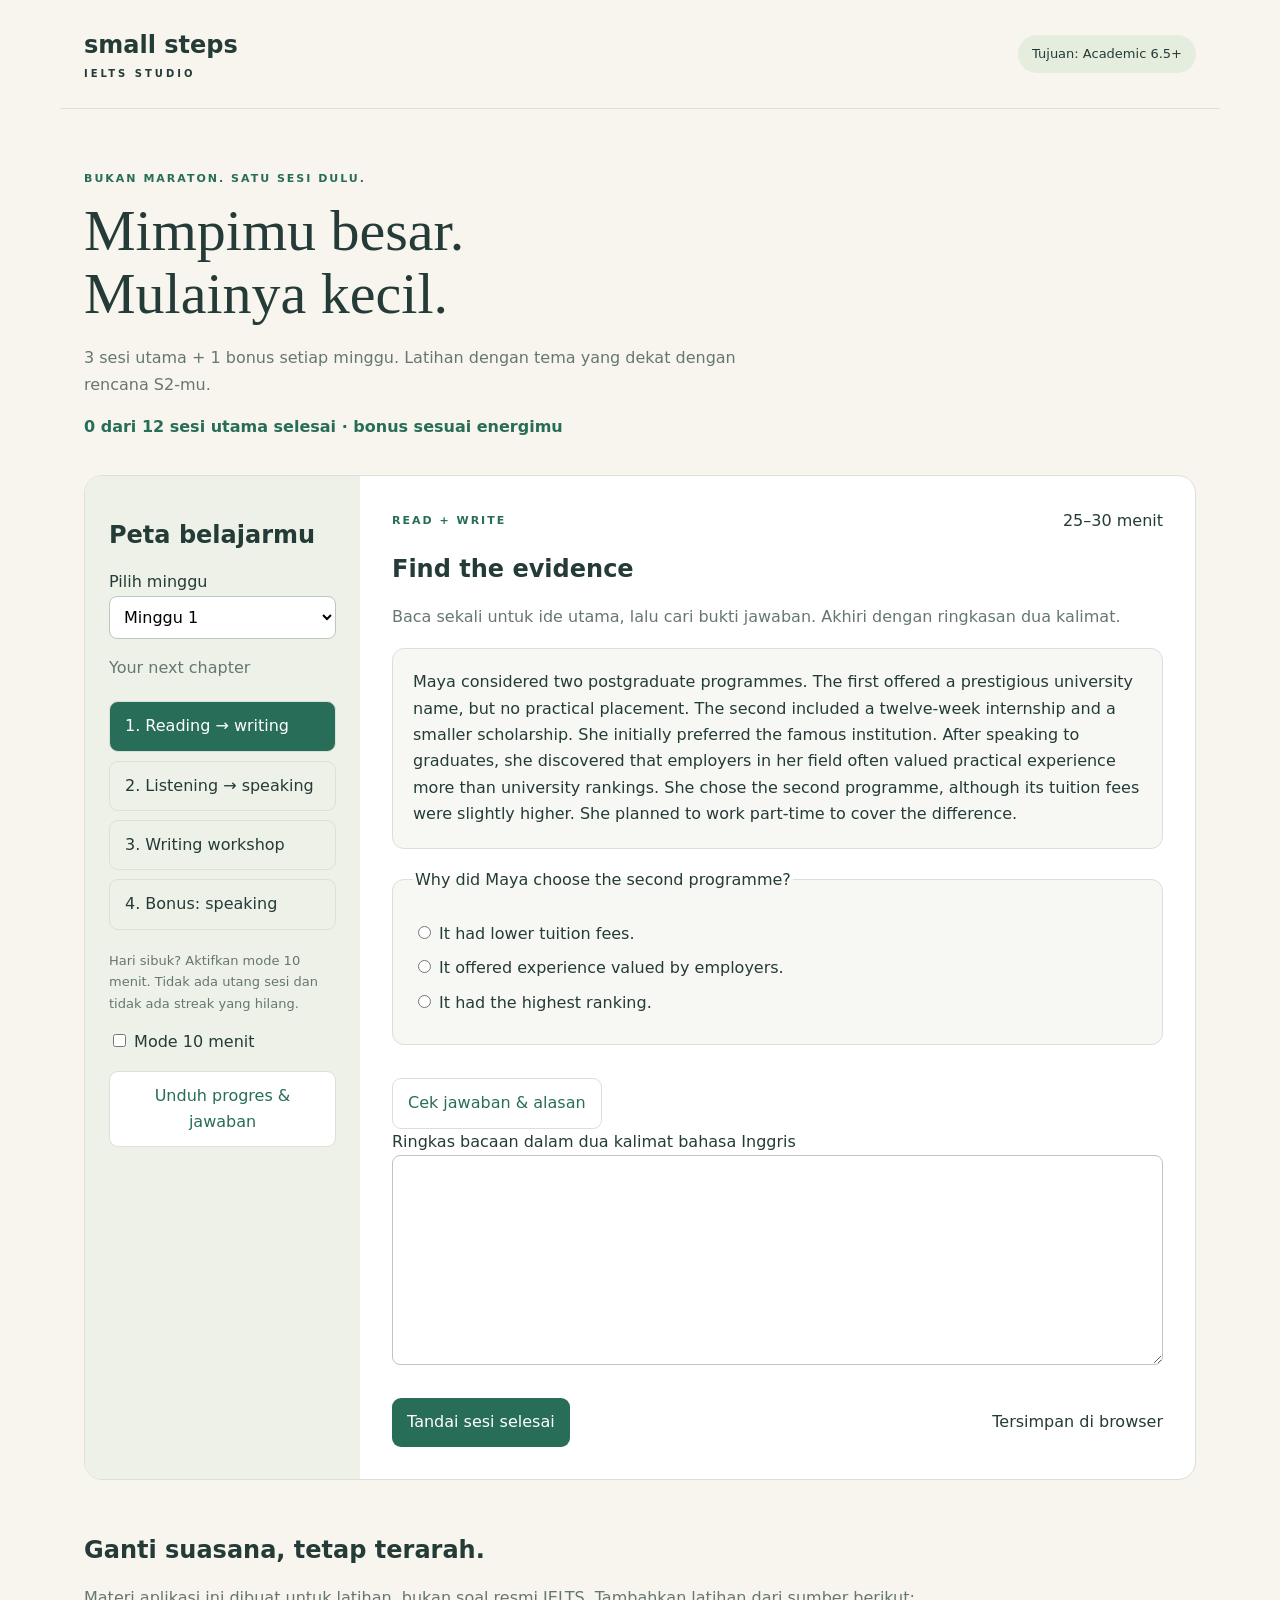
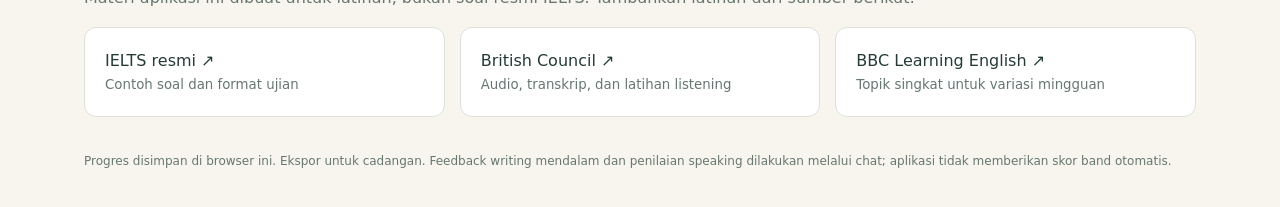
==== ielts-studio/index.html @ b0883c64 "Add Small Steps IELTS learning studio" ====
<!doctype html>
<html lang="id"><head><meta charset="utf-8"><meta name="viewport" content="width=device-width,initial-scale=1"><title>Small Steps · IELTS Studio</title><link rel="stylesheet" href="style.css"></head>
<body><header><a class="brand" href="#">small steps<span>IELTS STUDIO</span></a><span class="badge">Tujuan: Academic 6.5+</span></header>
<main><section class="hero"><p class="eyebrow">BUKAN MARATON. SATU SESI DULU.</p><h1>Mimpimu besar.<br>Mulainya kecil.</h1><p>3 sesi utama + 1 bonus setiap minggu. Latihan dengan tema yang dekat dengan rencana S2-mu.</p><div id="summary"></div></section>
<section class="workspace"><aside><h2>Peta belajarmu</h2><label for="week">Pilih minggu</label><select id="week"></select><p id="theme"></p><nav id="sessions" aria-label="Sesi belajar"></nav><div class="note">Hari sibuk? Aktifkan mode 10 menit. Tidak ada utang sesi dan tidak ada streak yang hilang.</div><label><input type="checkbox" id="short"> Mode 10 menit</label><button id="export" class="secondary">Unduh progres & jawaban</button></aside><article><div class="lesson-head"><span id="skill" class="eyebrow"></span><span id="duration"></span></div><h2 id="title"></h2><p id="intro"></p><div id="lesson"></div><div class="actions"><button id="complete">Tandai sesi selesai</button><span id="saved" role="status" aria-live="polite"></span></div></article></section>
<section class="resources"><h2>Ganti suasana, tetap terarah.</h2><p>Materi aplikasi ini dibuat untuk latihan, bukan soal resmi IELTS. Tambahkan latihan dari sumber berikut:</p><div class="resource-grid"><a href="https://ielts.org/take-a-test/preparation-resources/sample-test-questions" target="_blank" rel="noopener">IELTS resmi ↗<small>Contoh soal dan format ujian</small></a><a href="https://learnenglish.britishcouncil.org/skills/listening" target="_blank" rel="noopener">British Council ↗<small>Audio, transkrip, dan latihan listening</small></a><a href="https://www.bbc.co.uk/learningenglish" target="_blank" rel="noopener">BBC Learning English ↗<small>Topik singkat untuk variasi mingguan</small></a></div></section><footer>Progres disimpan di browser ini. Ekspor untuk cadangan. Feedback writing mendalam dan penilaian speaking dilakukan melalui chat; aplikasi tidak memberikan skor band otomatis.</footer></main><script src="app.js"></script></body></html>
---- ielts-studio/style.css ----
:root{--ink:#243b37;--muted:#667770;--green:#286d58;--cream:#f7f5ee;--line:#dbe1d7}*{box-sizing:border-box}body{margin:0;background:var(--cream);color:var(--ink);font:16px/1.65 system-ui,sans-serif}header,main{max-width:1160px;margin:auto}header{padding:26px 24px;display:flex;justify-content:space-between;align-items:center;border-bottom:1px solid var(--line)}a{color:inherit}.brand{text-decoration:none;font-size:24px;font-weight:750}.brand span{display:block;font-size:10px;letter-spacing:3px}.badge{background:#e5eddf;padding:8px 14px;border-radius:25px;font-size:13px}.hero{padding:50px 24px 34px;max-width:750px}h1{font:58px/1.08 Georgia,serif;margin:12px 0 20px}h2{line-height:1.25}.eyebrow{font-size:11px;letter-spacing:2px;font-weight:750;color:var(--green)}p{color:var(--muted)}#summary{color:var(--green);font-weight:650}.workspace{display:grid;grid-template-columns:275px 1fr;margin:0 24px;border:1px solid var(--line);border-radius:18px;overflow:hidden;background:white}aside{background:#eef1e8;padding:24px}article{padding:32px;min-width:0}select,textarea,input[type=text]{width:100%;font:inherit;padding:10px;border:1px solid #bac9bd;border-radius:8px;background:white}nav{display:grid;gap:9px;margin:20px 0}button{font:inherit;cursor:pointer;border:0;border-radius:9px;padding:11px 15px;background:var(--green);color:white}nav button{text-align:left;background:transparent;color:var(--ink);border:1px solid var(--line)}nav button.active{background:var(--green);color:white}button:disabled{opacity:.6;cursor:default}.secondary{background:white;color:var(--green);border:1px solid var(--line);margin-top:15px}.note{font-size:13px;color:var(--muted);margin-bottom:15px}.lesson-head,.actions{display:flex;gap:15px;align-items:center;justify-content:space-between}.actions{margin-top:25px;flex-wrap:wrap}.panel,fieldset{background:#f7f8f3;border:1px solid var(--line);border-radius:12px;padding:20px;margin:18px 0}fieldset label{display:block;margin:8px 0;cursor:pointer}textarea{min-height:210px;resize:vertical}small{display:block;color:var(--muted)}.feedback{padding:14px;background:#eaf1e8;border-radius:8px;margin-top:12px;white-space:pre-line}.resources{padding:35px 24px}.resource-grid{display:grid;grid-template-columns:repeat(3,1fr);gap:15px}.resource-grid a{padding:20px;border:1px solid var(--line);border-radius:12px;text-decoration:none;background:white}footer{padding:0 24px 35px;font-size:12px;color:var(--muted)}audio{max-width:100%}details{margin:15px 0}progress{width:100%;accent-color:var(--green)}:focus-visible{outline:3px solid #bd7b35;outline-offset:3px}@media(max-width:750px){h1{font-size:42px}.workspace{grid-template-columns:1fr}article{padding:22px}.resource-grid{grid-template-columns:1fr}.badge{font-size:11px}header{gap:10px}}
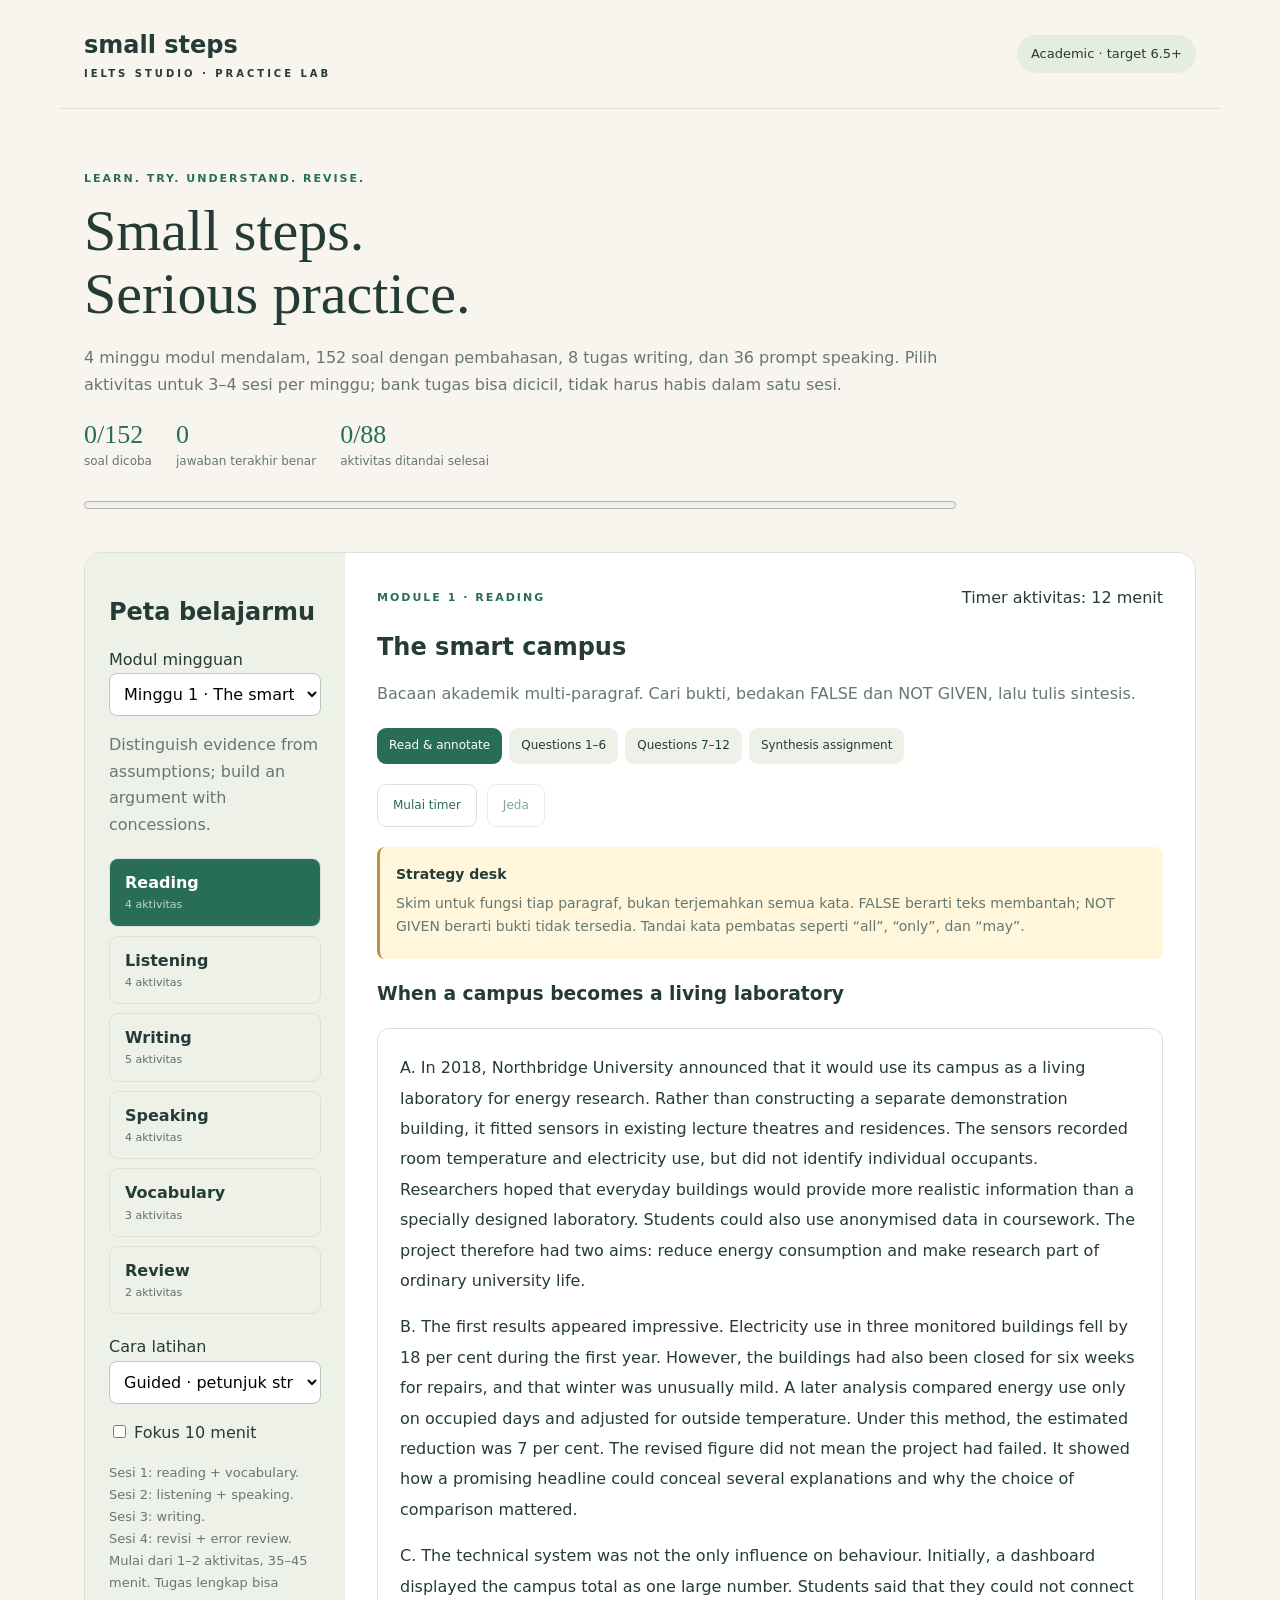
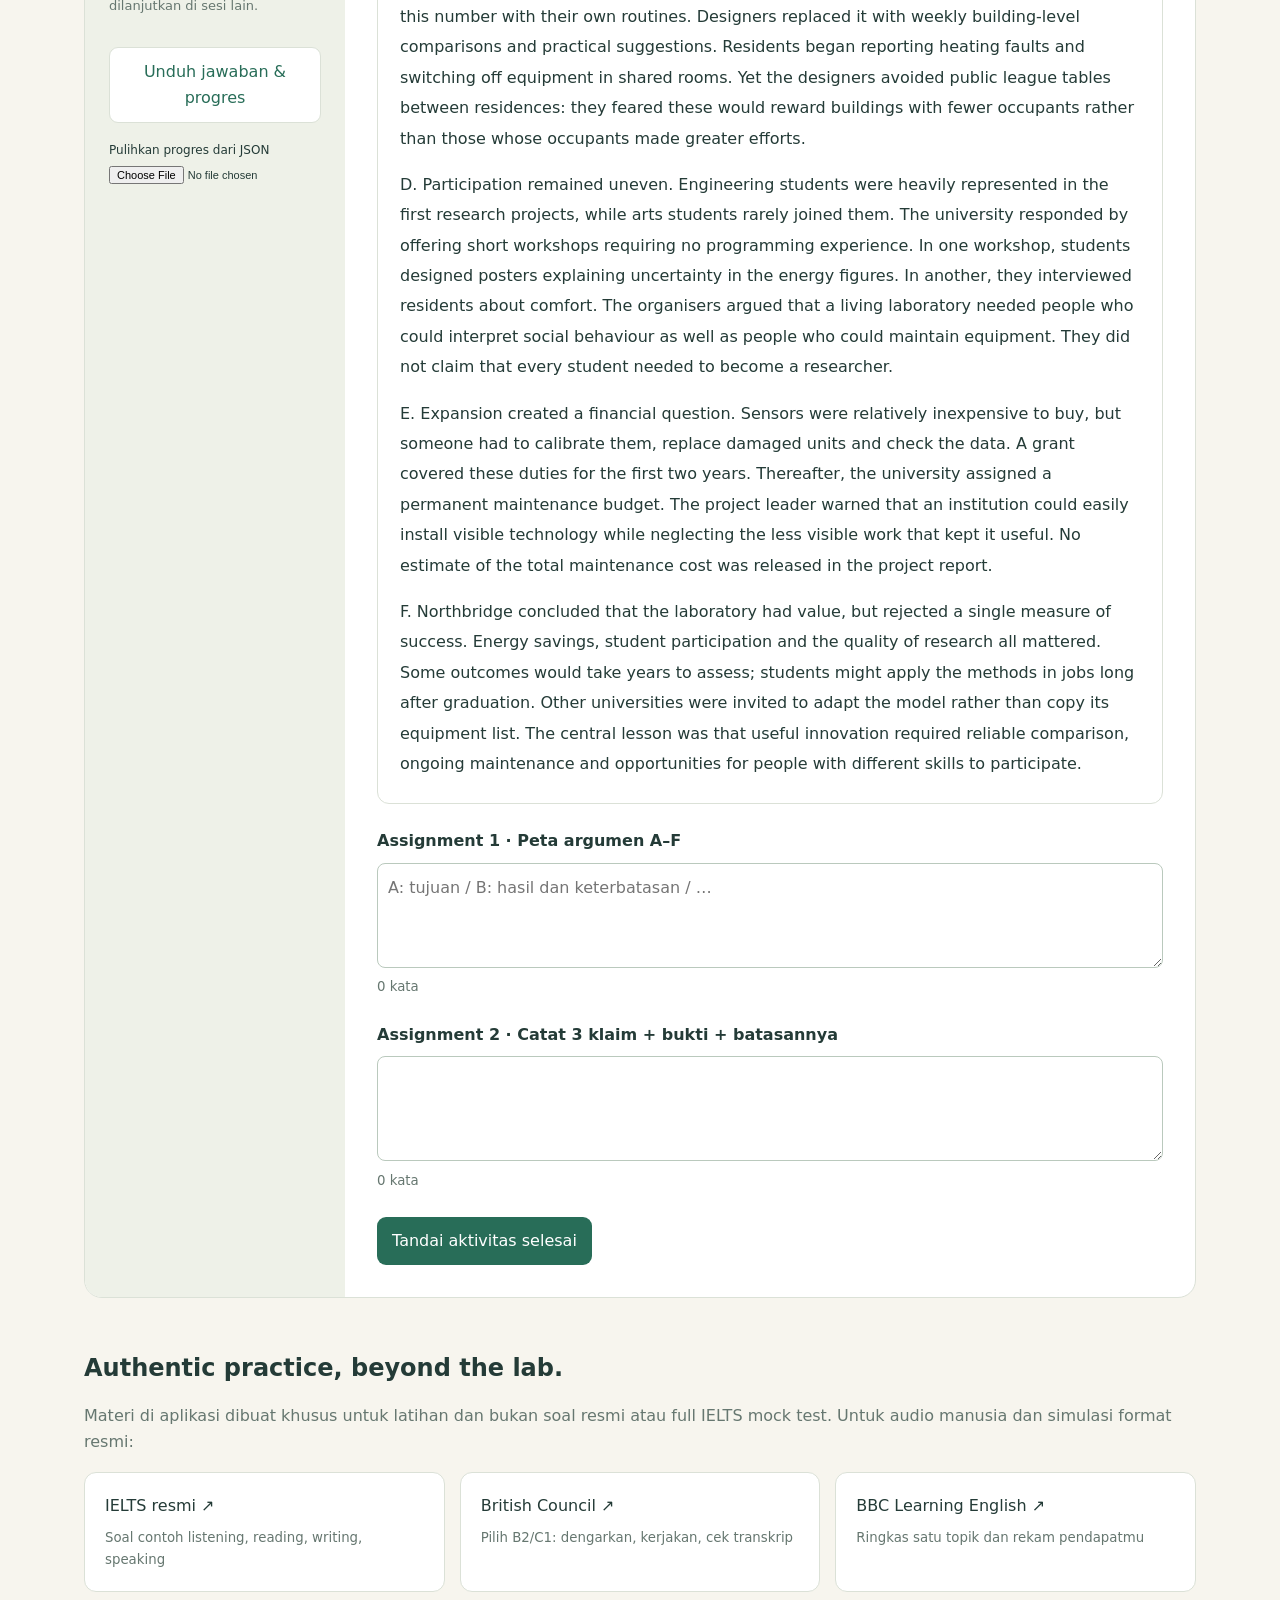
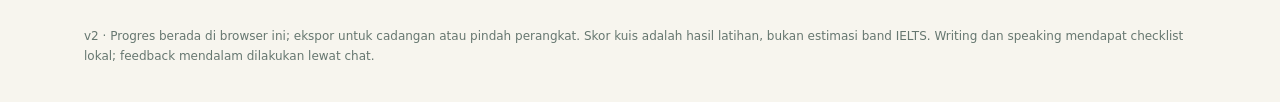
==== commit 56be5265: "Expand IELTS studio with advanced practice bank and revision workflows" ====
--- a/ielts-studio/index.html
+++ b/ielts-studio/index.html
@@ -1,6 +1,8 @@
 <!doctype html>
-<html lang="id"><head><meta charset="utf-8"><meta name="viewport" content="width=device-width,initial-scale=1"><title>Small Steps · IELTS Studio</title><link rel="stylesheet" href="style.css"></head>
-<body><header><a class="brand" href="#">small steps<span>IELTS STUDIO</span></a><span class="badge">Tujuan: Academic 6.5+</span></header>
-<main><section class="hero"><p class="eyebrow">BUKAN MARATON. SATU SESI DULU.</p><h1>Mimpimu besar.<br>Mulainya kecil.</h1><p>3 sesi utama + 1 bonus setiap minggu. Latihan dengan tema yang dekat dengan rencana S2-mu.</p><div id="summary"></div></section>
-<section class="workspace"><aside><h2>Peta belajarmu</h2><label for="week">Pilih minggu</label><select id="week"></select><p id="theme"></p><nav id="sessions" aria-label="Sesi belajar"></nav><div class="note">Hari sibuk? Aktifkan mode 10 menit. Tidak ada utang sesi dan tidak ada streak yang hilang.</div><label><input type="checkbox" id="short"> Mode 10 menit</label><button id="export" class="secondary">Unduh progres & jawaban</button></aside><article><div class="lesson-head"><span id="skill" class="eyebrow"></span><span id="duration"></span></div><h2 id="title"></h2><p id="intro"></p><div id="lesson"></div><div class="actions"><button id="complete">Tandai sesi selesai</button><span id="saved" role="status" aria-live="polite"></span></div></article></section>
-<section class="resources"><h2>Ganti suasana, tetap terarah.</h2><p>Materi aplikasi ini dibuat untuk latihan, bukan soal resmi IELTS. Tambahkan latihan dari sumber berikut:</p><div class="resource-grid"><a href="https://ielts.org/take-a-test/preparation-resources/sample-test-questions" target="_blank" rel="noopener">IELTS resmi ↗<small>Contoh soal dan format ujian</small></a><a href="https://learnenglish.britishcouncil.org/skills/listening" target="_blank" rel="noopener">British Council ↗<small>Audio, transkrip, dan latihan listening</small></a><a href="https://www.bbc.co.uk/learningenglish" target="_blank" rel="noopener">BBC Learning English ↗<small>Topik singkat untuk variasi mingguan</small></a></div></section><footer>Progres disimpan di browser ini. Ekspor untuk cadangan. Feedback writing mendalam dan penilaian speaking dilakukan melalui chat; aplikasi tidak memberikan skor band otomatis.</footer></main><script src="app.js"></script></body></html>
+<html lang="id"><head><meta charset="utf-8"><meta name="viewport" content="width=device-width,initial-scale=1"><meta name="theme-color" content="#286d58"><title>Small Steps · IELTS Studio</title><link rel="stylesheet" href="style.css?v=2"></head>
+<body><header><a class="brand" href="#" id="home">small steps<span>IELTS STUDIO · PRACTICE LAB</span></a><span class="badge">Academic · target 6.5+</span></header>
+<main><section class="hero"><p class="eyebrow">LEARN. TRY. UNDERSTAND. REVISE.</p><h1>Small steps.<br>Serious practice.</h1><p>4 minggu modul mendalam, 152 soal dengan pembahasan, 8 tugas writing, dan 36 prompt speaking. Pilih aktivitas untuk 3–4 sesi per minggu; bank tugas bisa dicicil, tidak harus habis dalam satu sesi.</p><div id="summary" aria-live="polite"></div></section>
+<section class="workspace"><aside><h2>Peta belajarmu</h2><label for="week">Modul mingguan</label><select id="week"></select><p id="theme"></p><nav id="sessions" aria-label="Pilih keterampilan"></nav><label for="mode">Cara latihan</label><select id="mode"><option value="guided">Guided · petunjuk strategi</option><option value="exam">Challenge · tanpa petunjuk awal</option></select><label class="short"><input type="checkbox" id="short"> Fokus 10 menit</label><div class="note">Sesi 1: reading + vocabulary.<br>Sesi 2: listening + speaking.<br>Sesi 3: writing.<br>Sesi 4: revisi + error review.<br>Mulai dari 1–2 aktivitas, 35–45 menit. Tugas lengkap bisa dilanjutkan di sesi lain.</div><button id="export" class="secondary">Unduh jawaban & progres</button><label class="import-label" for="import">Pulihkan progres dari JSON</label><input id="import" type="file" accept=".json,application/json"><p id="storage-status" role="status"></p></aside>
+<article><div class="lesson-head"><span id="skill" class="eyebrow"></span><span id="duration"></span></div><h2 id="title"></h2><p id="intro"></p><div id="activity-nav" class="activity-nav" aria-label="Aktivitas modul"></div><div class="study-tools"><button id="timer" class="secondary">Mulai timer</button><button id="pause-timer" class="secondary" disabled>Jeda</button><span id="clock" role="timer" aria-live="off"></span></div><div id="lesson"></div><div class="actions"><button id="complete">Tandai aktivitas selesai</button><span id="saved" role="status" aria-live="polite"></span></div></article></section>
+<section class="record-panel" id="record-panel" hidden><h2>Speaking recorder</h2><p>Rekaman hanya di browser, tidak diunggah. Unduh sebelum menutup halaman. Tidak ada transkripsi atau penilaian pronunciation otomatis.</p><button id="record">Rekam suara</button><button id="end" class="secondary" disabled>Selesai merekam</button><p id="recordstatus" role="status"></p><audio id="recording" controls hidden></audio><a id="downloadrecord" hidden>Unduh rekaman</a></section>
+<section class="resources"><h2>Authentic practice, beyond the lab.</h2><p>Materi di aplikasi dibuat khusus untuk latihan dan bukan soal resmi atau full IELTS mock test. Untuk audio manusia dan simulasi format resmi:</p><div class="resource-grid"><a href="https://ielts.org/take-a-test/preparation-resources/sample-test-questions" target="_blank" rel="noopener">IELTS resmi ↗<small>Soal contoh listening, reading, writing, speaking</small></a><a href="https://learnenglish.britishcouncil.org/skills/listening" target="_blank" rel="noopener">British Council ↗<small>Pilih B2/C1: dengarkan, kerjakan, cek transkrip</small></a><a href="https://www.bbc.co.uk/learningenglish" target="_blank" rel="noopener">BBC Learning English ↗<small>Ringkas satu topik dan rekam pendapatmu</small></a></div></section><footer>v2 · Progres berada di browser ini; ekspor untuk cadangan atau pindah perangkat. Skor kuis adalah hasil latihan, bukan estimasi band IELTS. Writing dan speaking mendapat checklist lokal; feedback mendalam dilakukan lewat chat.</footer></main><script src="content.js?v=2"></script><script src="app.js?v=2"></script></body></html>
--- a/ielts-studio/style.css
+++ b/ielts-studio/style.css
@@ -1 +1,2 @@
 :root{--ink:#243b37;--muted:#667770;--green:#286d58;--cream:#f7f5ee;--line:#dbe1d7}*{box-sizing:border-box}body{margin:0;background:var(--cream);color:var(--ink);font:16px/1.65 system-ui,sans-serif}header,main{max-width:1160px;margin:auto}header{padding:26px 24px;display:flex;justify-content:space-between;align-items:center;border-bottom:1px solid var(--line)}a{color:inherit}.brand{text-decoration:none;font-size:24px;font-weight:750}.brand span{display:block;font-size:10px;letter-spacing:3px}.badge{background:#e5eddf;padding:8px 14px;border-radius:25px;font-size:13px}.hero{padding:50px 24px 34px;max-width:750px}h1{font:58px/1.08 Georgia,serif;margin:12px 0 20px}h2{line-height:1.25}.eyebrow{font-size:11px;letter-spacing:2px;font-weight:750;color:var(--green)}p{color:var(--muted)}#summary{color:var(--green);font-weight:650}.workspace{display:grid;grid-template-columns:275px 1fr;margin:0 24px;border:1px solid var(--line);border-radius:18px;overflow:hidden;background:white}aside{background:#eef1e8;padding:24px}article{padding:32px;min-width:0}select,textarea,input[type=text]{width:100%;font:inherit;padding:10px;border:1px solid #bac9bd;border-radius:8px;background:white}nav{display:grid;gap:9px;margin:20px 0}button{font:inherit;cursor:pointer;border:0;border-radius:9px;padding:11px 15px;background:var(--green);color:white}nav button{text-align:left;background:transparent;color:var(--ink);border:1px solid var(--line)}nav button.active{background:var(--green);color:white}button:disabled{opacity:.6;cursor:default}.secondary{background:white;color:var(--green);border:1px solid var(--line);margin-top:15px}.note{font-size:13px;color:var(--muted);margin-bottom:15px}.lesson-head,.actions{display:flex;gap:15px;align-items:center;justify-content:space-between}.actions{margin-top:25px;flex-wrap:wrap}.panel,fieldset{background:#f7f8f3;border:1px solid var(--line);border-radius:12px;padding:20px;margin:18px 0}fieldset label{display:block;margin:8px 0;cursor:pointer}textarea{min-height:210px;resize:vertical}small{display:block;color:var(--muted)}.feedback{padding:14px;background:#eaf1e8;border-radius:8px;margin-top:12px;white-space:pre-line}.resources{padding:35px 24px}.resource-grid{display:grid;grid-template-columns:repeat(3,1fr);gap:15px}.resource-grid a{padding:20px;border:1px solid var(--line);border-radius:12px;text-decoration:none;background:white}footer{padding:0 24px 35px;font-size:12px;color:var(--muted)}audio{max-width:100%}details{margin:15px 0}progress{width:100%;accent-color:var(--green)}:focus-visible{outline:3px solid #bd7b35;outline-offset:3px}@media(max-width:750px){h1{font-size:42px}.workspace{grid-template-columns:1fr}article{padding:22px}.resource-grid{grid-template-columns:1fr}.badge{font-size:11px}header{gap:10px}}
+.stats{display:flex;gap:24px;flex-wrap:wrap;margin:20px 0}.stats span{font-size:12px;font-weight:400;color:var(--muted)}.stats strong{display:block;font:26px/1.3 Georgia,serif;color:var(--green)}.activity-nav{display:flex;gap:7px;flex-wrap:wrap;margin:20px 0}.activity-nav button{background:#eef1e8;color:var(--ink);font-size:12px;padding:8px 12px}.activity-nav button.active{background:var(--green);color:white}.study-tools{display:flex;align-items:center;gap:10px;flex-wrap:wrap;margin:10px 0}.study-tools button{font-size:12px;margin:0}.strategy{background:#fff6dc;border-left:3px solid #be9140;padding:16px;border-radius:8px;margin:20px 0;font-size:14px}.strategy p{margin:5px 0}.field{margin:24px 0}.field label{display:block;font-weight:600;margin-bottom:8px}textarea.compact{min-height:105px}.question-tag{display:block;font-size:10px;text-transform:uppercase;letter-spacing:1px;color:var(--green);margin-bottom:6px}legend{font-weight:600;max-width:100%;overflow-wrap:anywhere}.option{display:flex;align-items:flex-start;gap:10px;padding:9px 12px;border:1px solid var(--line);border-radius:8px;background:white}.option input{margin-top:6px;flex-shrink:0}.option span{display:inline}.question-feedback{font-size:13px;margin-top:12px}.incorrect{background:#fff1e5;border-left:3px solid #af6c32}.correct{border-left:3px solid var(--green)}.quiz-heading{display:flex;align-items:center;justify-content:space-between;gap:15px}.quiz-actions{display:flex;gap:10px;flex-wrap:wrap}.quiz-actions .secondary{margin:0}.reading-passage{padding:8px 22px;border:1px solid var(--line);border-radius:12px}.reading-passage p{color:var(--ink);line-height:1.9}nav button small{color:inherit;font-size:11px;opacity:.7}nav button span{font-weight:650}.short{display:block;margin:16px 0}.import-label{display:block;font-size:12px;margin-top:18px}input[type=file]{max-width:100%;font-size:11px}.record-panel{margin:30px 24px;padding:25px;border:1px solid var(--line);border-radius:12px;background:white}.record-panel audio{display:block;margin-top:15px}.record-panel [hidden]{display:none}.table-scroll{overflow:auto}table{border-collapse:collapse;width:100%;font-size:14px;margin-top:20px}th,td{text-align:left;border-bottom:1px solid var(--line);padding:12px}thead{background:#e8eddf}.prompt-card,.flashcard{padding:28px;border-radius:15px;background:#eef1e8;margin:20px 0}.flashcard h3{font:38px Georgia,serif}.flashcard p{color:var(--ink)}.flashcard button{margin:5px}#clock{font-size:13px;font-variant-numeric:tabular-nums;color:var(--green)}#storage-status{font-size:12px;color:#8a4d23}.answer-label{font-size:12px}.self-check label{font-size:14px}.resource-grid small{margin-top:8px}.hero{max-width:920px}.note{line-height:1.7}.lesson-head{flex-wrap:wrap}summary{cursor:pointer;color:var(--green);font-weight:600}button:hover{filter:brightness(.94)}.field textarea{line-height:1.7}.workspace{grid-template-columns:260px minmax(0,1fr)}@media(max-width:750px){.workspace{grid-template-columns:1fr}.hero{padding-top:30px}.stats{gap:18px}.activity-nav{gap:6px}.activity-nav button{flex:1 1 40%}.reading-passage{padding:4px 14px}.quiz-actions button{width:100%}.record-panel{padding:20px}fieldset{min-width:0;padding:15px}header{align-items:flex-start}.badge{max-width:140px}.study-tools{gap:7px}}
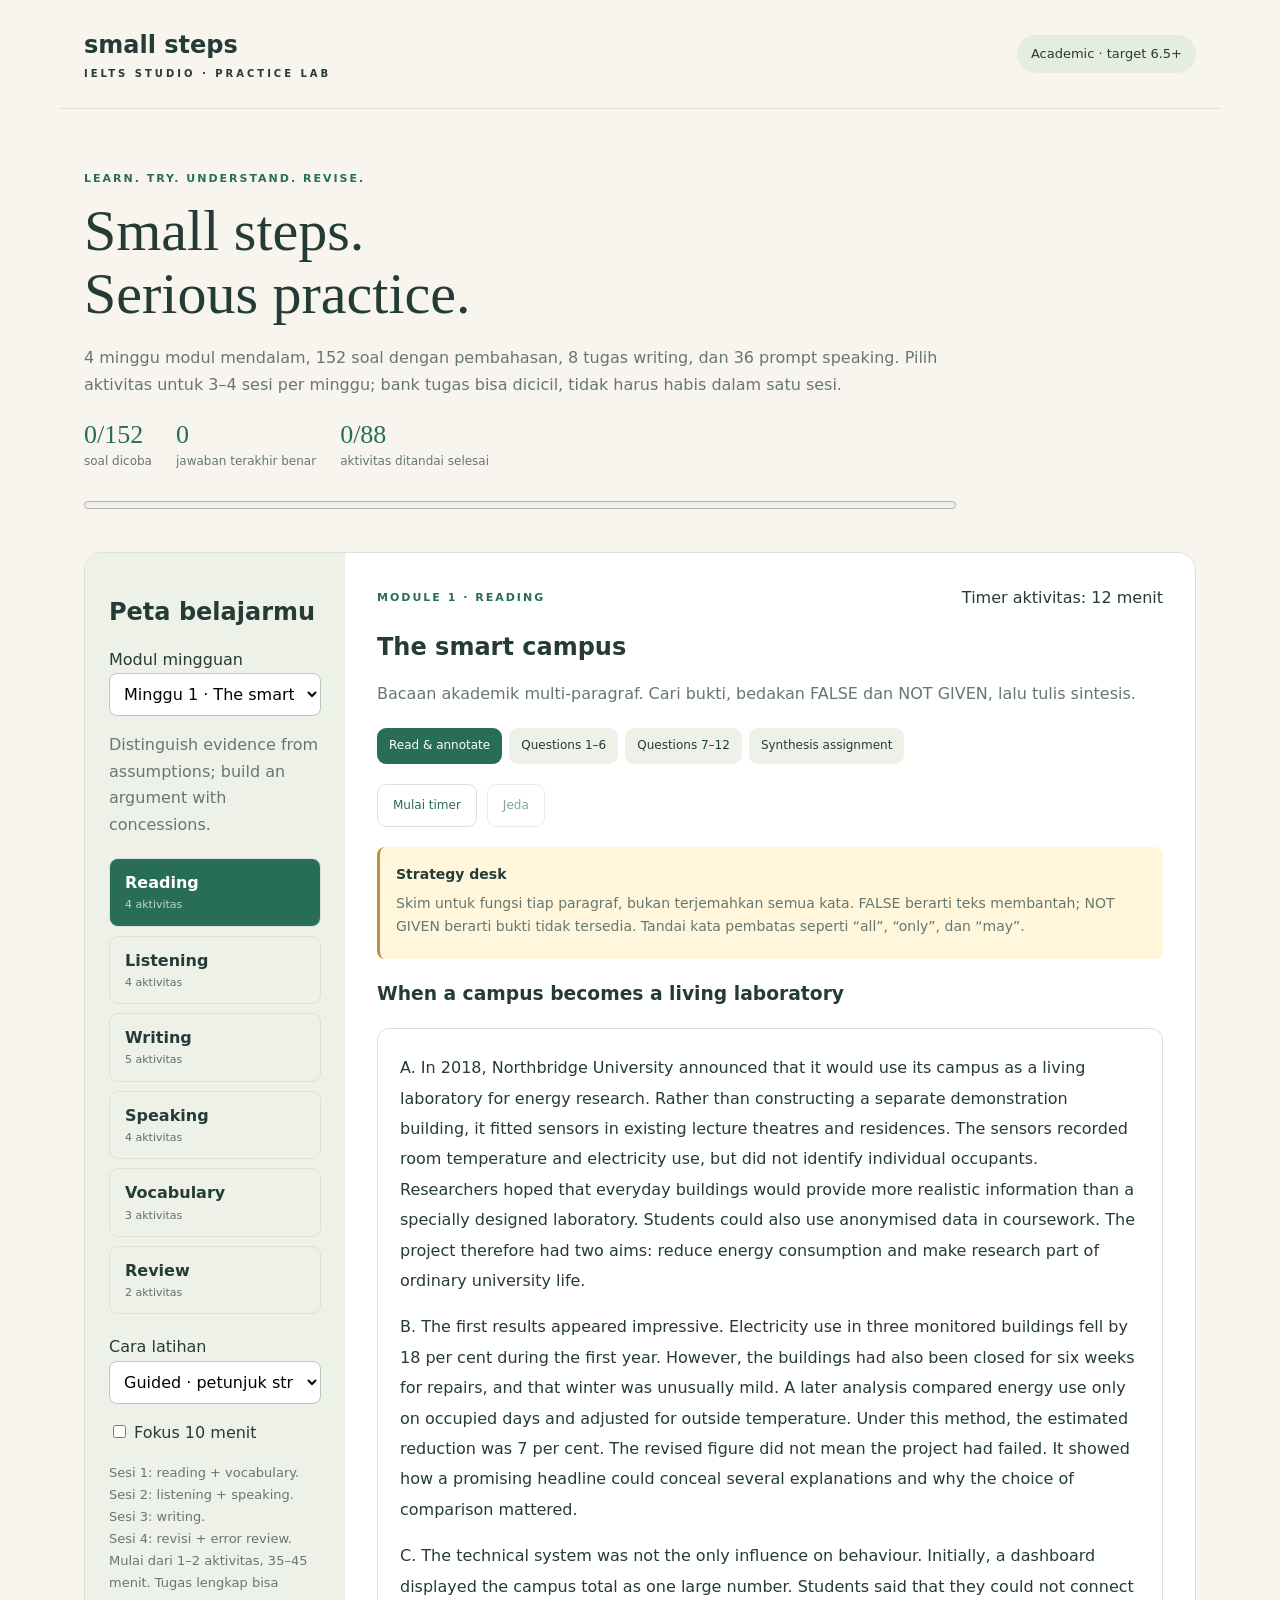
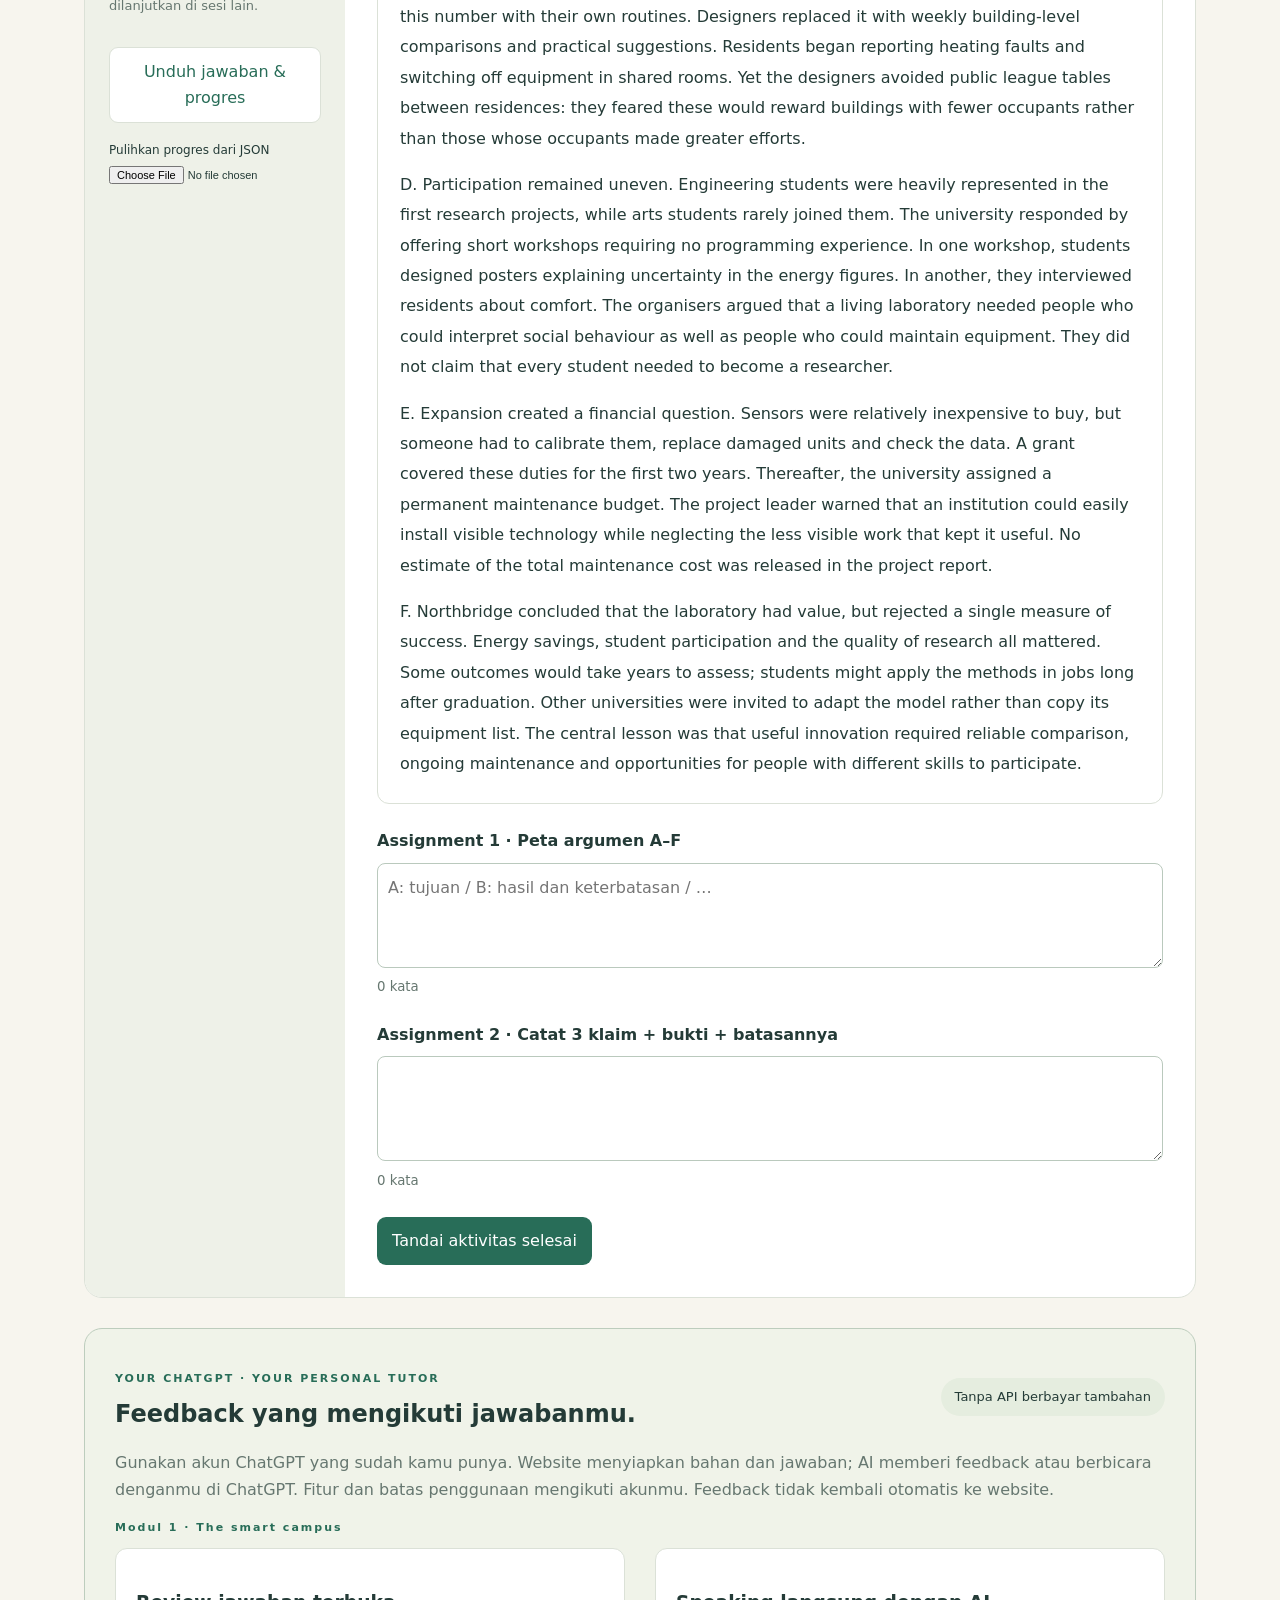
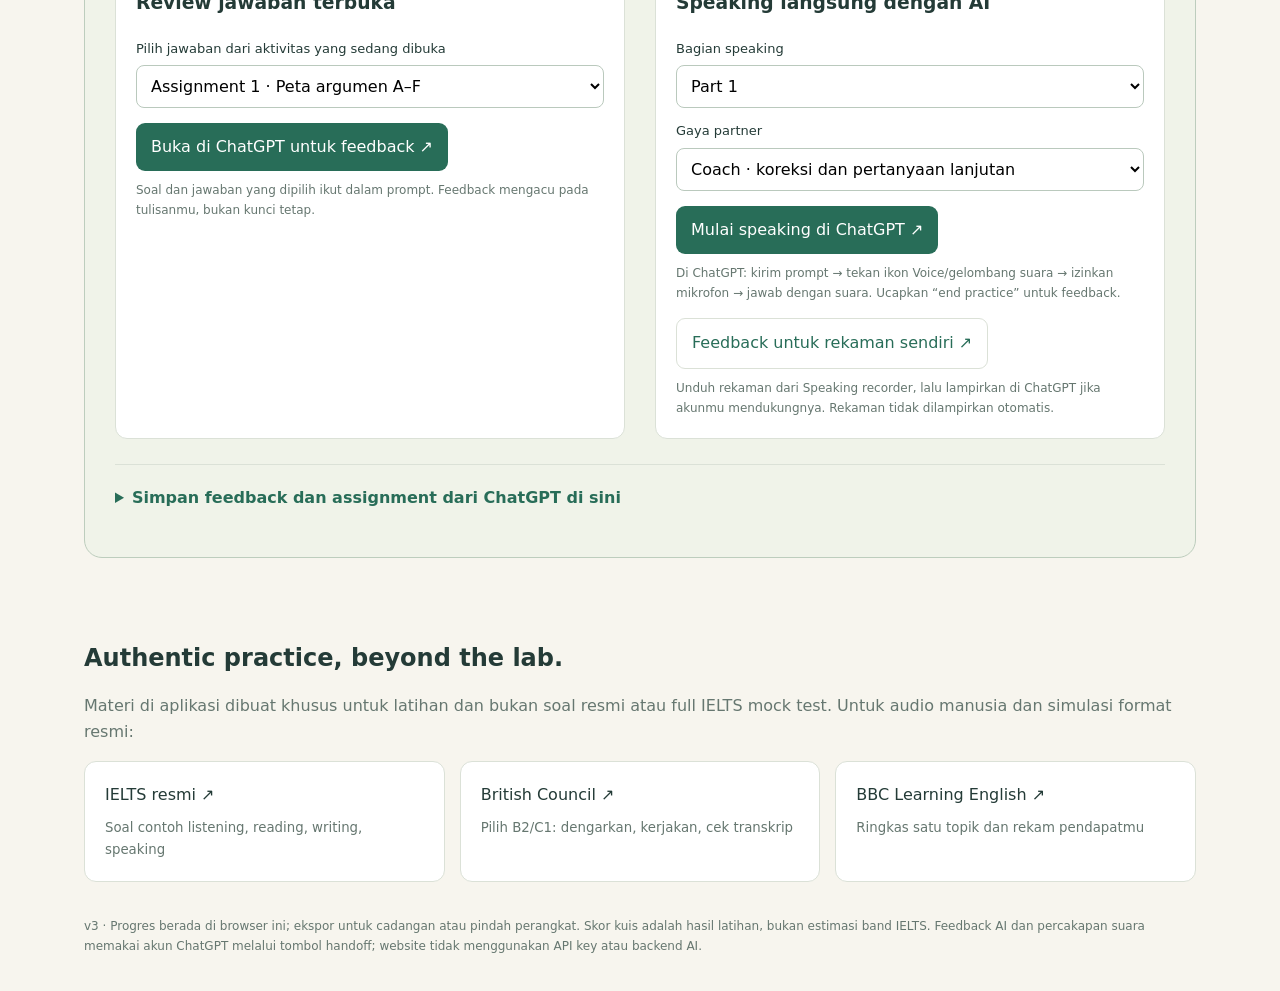
==== commit dbec0121: "Add ChatGPT subscription handoff for personalised feedback and voice practice" ====
--- a/ielts-studio/index.html
+++ b/ielts-studio/index.html
@@ -1,8 +1,16 @@
 <!doctype html>
-<html lang="id"><head><meta charset="utf-8"><meta name="viewport" content="width=device-width,initial-scale=1"><meta name="theme-color" content="#286d58"><title>Small Steps · IELTS Studio</title><link rel="stylesheet" href="style.css?v=2"></head>
+<html lang="id"><head><meta charset="utf-8"><meta name="viewport" content="width=device-width,initial-scale=1"><meta name="theme-color" content="#286d58"><title>Small Steps · IELTS Studio</title><link rel="stylesheet" href="style.css?v=3"></head>
 <body><header><a class="brand" href="#" id="home">small steps<span>IELTS STUDIO · PRACTICE LAB</span></a><span class="badge">Academic · target 6.5+</span></header>
 <main><section class="hero"><p class="eyebrow">LEARN. TRY. UNDERSTAND. REVISE.</p><h1>Small steps.<br>Serious practice.</h1><p>4 minggu modul mendalam, 152 soal dengan pembahasan, 8 tugas writing, dan 36 prompt speaking. Pilih aktivitas untuk 3–4 sesi per minggu; bank tugas bisa dicicil, tidak harus habis dalam satu sesi.</p><div id="summary" aria-live="polite"></div></section>
 <section class="workspace"><aside><h2>Peta belajarmu</h2><label for="week">Modul mingguan</label><select id="week"></select><p id="theme"></p><nav id="sessions" aria-label="Pilih keterampilan"></nav><label for="mode">Cara latihan</label><select id="mode"><option value="guided">Guided · petunjuk strategi</option><option value="exam">Challenge · tanpa petunjuk awal</option></select><label class="short"><input type="checkbox" id="short"> Fokus 10 menit</label><div class="note">Sesi 1: reading + vocabulary.<br>Sesi 2: listening + speaking.<br>Sesi 3: writing.<br>Sesi 4: revisi + error review.<br>Mulai dari 1–2 aktivitas, 35–45 menit. Tugas lengkap bisa dilanjutkan di sesi lain.</div><button id="export" class="secondary">Unduh jawaban & progres</button><label class="import-label" for="import">Pulihkan progres dari JSON</label><input id="import" type="file" accept=".json,application/json"><p id="storage-status" role="status"></p></aside>
 <article><div class="lesson-head"><span id="skill" class="eyebrow"></span><span id="duration"></span></div><h2 id="title"></h2><p id="intro"></p><div id="activity-nav" class="activity-nav" aria-label="Aktivitas modul"></div><div class="study-tools"><button id="timer" class="secondary">Mulai timer</button><button id="pause-timer" class="secondary" disabled>Jeda</button><span id="clock" role="timer" aria-live="off"></span></div><div id="lesson"></div><div class="actions"><button id="complete">Tandai aktivitas selesai</button><span id="saved" role="status" aria-live="polite"></span></div></article></section>
 <section class="record-panel" id="record-panel" hidden><h2>Speaking recorder</h2><p>Rekaman hanya di browser, tidak diunggah. Unduh sebelum menutup halaman. Tidak ada transkripsi atau penilaian pronunciation otomatis.</p><button id="record">Rekam suara</button><button id="end" class="secondary" disabled>Selesai merekam</button><p id="recordstatus" role="status"></p><audio id="recording" controls hidden></audio><a id="downloadrecord" hidden>Unduh rekaman</a></section>
-<section class="resources"><h2>Authentic practice, beyond the lab.</h2><p>Materi di aplikasi dibuat khusus untuk latihan dan bukan soal resmi atau full IELTS mock test. Untuk audio manusia dan simulasi format resmi:</p><div class="resource-grid"><a href="https://ielts.org/take-a-test/preparation-resources/sample-test-questions" target="_blank" rel="noopener">IELTS resmi ↗<small>Soal contoh listening, reading, writing, speaking</small></a><a href="https://learnenglish.britishcouncil.org/skills/listening" target="_blank" rel="noopener">British Council ↗<small>Pilih B2/C1: dengarkan, kerjakan, cek transkrip</small></a><a href="https://www.bbc.co.uk/learningenglish" target="_blank" rel="noopener">BBC Learning English ↗<small>Ringkas satu topik dan rekam pendapatmu</small></a></div></section><footer>v2 · Progres berada di browser ini; ekspor untuk cadangan atau pindah perangkat. Skor kuis adalah hasil latihan, bukan estimasi band IELTS. Writing dan speaking mendapat checklist lokal; feedback mendalam dilakukan lewat chat.</footer></main><script src="content.js?v=2"></script><script src="app.js?v=2"></script></body></html>
+<section class="coach-panel" id="chatgpt-coach" aria-labelledby="coach-title">
+<div class="coach-heading"><div><p class="eyebrow">YOUR CHATGPT · YOUR PERSONAL TUTOR</p><h2 id="coach-title">Feedback yang mengikuti jawabanmu.</h2></div><span class="badge">Tanpa API berbayar tambahan</span></div>
+<p>Gunakan akun ChatGPT yang sudah kamu punya. Website menyiapkan bahan dan jawaban; AI memberi feedback atau berbicara denganmu di ChatGPT. Fitur dan batas penggunaan mengikuti akunmu. Feedback tidak kembali otomatis ke website.</p><p id="coach-module" class="eyebrow"></p>
+<div class="coach-grid"><div id="coach-activity" hidden><h3>Review jawaban terbuka</h3><label for="coach-source">Pilih jawaban dari aktivitas yang sedang dibuka</label><select id="coach-source"></select><button id="coach-review">Buka di ChatGPT untuk feedback ↗</button><small>Soal dan jawaban yang dipilih ikut dalam prompt. Feedback mengacu pada tulisanmu, bukan kunci tetap.</small></div>
+<div><h3>Speaking langsung dengan AI</h3><label for="coach-part">Bagian speaking</label><select id="coach-part"><option>Part 1</option><option>Part 2</option><option>Part 3</option></select><label for="coach-style">Gaya partner</label><select id="coach-style"><option value="coach">Coach · koreksi dan pertanyaan lanjutan</option><option value="exam">Mock examiner · feedback di akhir</option></select><button id="coach-voice">Mulai speaking di ChatGPT ↗</button><small>Di ChatGPT: kirim prompt → tekan ikon Voice/gelombang suara → izinkan mikrofon → jawab dengan suara. Ucapkan “end practice” untuk feedback.</small><button id="coach-audio" class="secondary">Feedback untuk rekaman sendiri ↗</button><small>Unduh rekaman dari Speaking recorder, lalu lampirkan di ChatGPT jika akunmu mendukungnya. Rekaman tidak dilampirkan otomatis.</small></div></div>
+<div id="coach-status" role="status" aria-live="polite"></div>
+<details class="coach-return"><summary>Simpan feedback dan assignment dari ChatGPT di sini</summary><p>Salin feedback dari ChatGPT lalu tempel di bawah. Sesudahnya, kembali ke writing untuk membuat revisi.</p><label for="coach-feedback">Feedback dari ChatGPT · modul ini</label><textarea id="coach-feedback" placeholder="Tempel feedback yang benar-benar diberikan ChatGPT…"></textarea><label for="coach-next-task">Assignment lanjutan & prioritas</label><textarea id="coach-next-task" class="compact" placeholder="Contoh: tulis ulang overview; perbaiki articles; rekam ulang Part 3…"></textarea><small>Tersimpan bersama progres dan ikut dalam ekspor/restore JSON.</small></details>
+</section>
+<section class="resources"><h2>Authentic practice, beyond the lab.</h2><p>Materi di aplikasi dibuat khusus untuk latihan dan bukan soal resmi atau full IELTS mock test. Untuk audio manusia dan simulasi format resmi:</p><div class="resource-grid"><a href="https://ielts.org/take-a-test/preparation-resources/sample-test-questions" target="_blank" rel="noopener">IELTS resmi ↗<small>Soal contoh listening, reading, writing, speaking</small></a><a href="https://learnenglish.britishcouncil.org/skills/listening" target="_blank" rel="noopener">British Council ↗<small>Pilih B2/C1: dengarkan, kerjakan, cek transkrip</small></a><a href="https://www.bbc.co.uk/learningenglish" target="_blank" rel="noopener">BBC Learning English ↗<small>Ringkas satu topik dan rekam pendapatmu</small></a></div></section><footer>v3 · Progres berada di browser ini; ekspor untuk cadangan atau pindah perangkat. Skor kuis adalah hasil latihan, bukan estimasi band IELTS. Feedback AI dan percakapan suara memakai akun ChatGPT melalui tombol handoff; website tidak menggunakan API key atau backend AI.</footer></main><script src="content.js?v=2"></script><script src="app.js?v=3"></script><script src="chatgpt-coach.js?v=3"></script></body></html>
--- a/ielts-studio/style.css
+++ b/ielts-studio/style.css
@@ -1,2 +1,3 @@
 :root{--ink:#243b37;--muted:#667770;--green:#286d58;--cream:#f7f5ee;--line:#dbe1d7}*{box-sizing:border-box}body{margin:0;background:var(--cream);color:var(--ink);font:16px/1.65 system-ui,sans-serif}header,main{max-width:1160px;margin:auto}header{padding:26px 24px;display:flex;justify-content:space-between;align-items:center;border-bottom:1px solid var(--line)}a{color:inherit}.brand{text-decoration:none;font-size:24px;font-weight:750}.brand span{display:block;font-size:10px;letter-spacing:3px}.badge{background:#e5eddf;padding:8px 14px;border-radius:25px;font-size:13px}.hero{padding:50px 24px 34px;max-width:750px}h1{font:58px/1.08 Georgia,serif;margin:12px 0 20px}h2{line-height:1.25}.eyebrow{font-size:11px;letter-spacing:2px;font-weight:750;color:var(--green)}p{color:var(--muted)}#summary{color:var(--green);font-weight:650}.workspace{display:grid;grid-template-columns:275px 1fr;margin:0 24px;border:1px solid var(--line);border-radius:18px;overflow:hidden;background:white}aside{background:#eef1e8;padding:24px}article{padding:32px;min-width:0}select,textarea,input[type=text]{width:100%;font:inherit;padding:10px;border:1px solid #bac9bd;border-radius:8px;background:white}nav{display:grid;gap:9px;margin:20px 0}button{font:inherit;cursor:pointer;border:0;border-radius:9px;padding:11px 15px;background:var(--green);color:white}nav button{text-align:left;background:transparent;color:var(--ink);border:1px solid var(--line)}nav button.active{background:var(--green);color:white}button:disabled{opacity:.6;cursor:default}.secondary{background:white;color:var(--green);border:1px solid var(--line);margin-top:15px}.note{font-size:13px;color:var(--muted);margin-bottom:15px}.lesson-head,.actions{display:flex;gap:15px;align-items:center;justify-content:space-between}.actions{margin-top:25px;flex-wrap:wrap}.panel,fieldset{background:#f7f8f3;border:1px solid var(--line);border-radius:12px;padding:20px;margin:18px 0}fieldset label{display:block;margin:8px 0;cursor:pointer}textarea{min-height:210px;resize:vertical}small{display:block;color:var(--muted)}.feedback{padding:14px;background:#eaf1e8;border-radius:8px;margin-top:12px;white-space:pre-line}.resources{padding:35px 24px}.resource-grid{display:grid;grid-template-columns:repeat(3,1fr);gap:15px}.resource-grid a{padding:20px;border:1px solid var(--line);border-radius:12px;text-decoration:none;background:white}footer{padding:0 24px 35px;font-size:12px;color:var(--muted)}audio{max-width:100%}details{margin:15px 0}progress{width:100%;accent-color:var(--green)}:focus-visible{outline:3px solid #bd7b35;outline-offset:3px}@media(max-width:750px){h1{font-size:42px}.workspace{grid-template-columns:1fr}article{padding:22px}.resource-grid{grid-template-columns:1fr}.badge{font-size:11px}header{gap:10px}}
 .stats{display:flex;gap:24px;flex-wrap:wrap;margin:20px 0}.stats span{font-size:12px;font-weight:400;color:var(--muted)}.stats strong{display:block;font:26px/1.3 Georgia,serif;color:var(--green)}.activity-nav{display:flex;gap:7px;flex-wrap:wrap;margin:20px 0}.activity-nav button{background:#eef1e8;color:var(--ink);font-size:12px;padding:8px 12px}.activity-nav button.active{background:var(--green);color:white}.study-tools{display:flex;align-items:center;gap:10px;flex-wrap:wrap;margin:10px 0}.study-tools button{font-size:12px;margin:0}.strategy{background:#fff6dc;border-left:3px solid #be9140;padding:16px;border-radius:8px;margin:20px 0;font-size:14px}.strategy p{margin:5px 0}.field{margin:24px 0}.field label{display:block;font-weight:600;margin-bottom:8px}textarea.compact{min-height:105px}.question-tag{display:block;font-size:10px;text-transform:uppercase;letter-spacing:1px;color:var(--green);margin-bottom:6px}legend{font-weight:600;max-width:100%;overflow-wrap:anywhere}.option{display:flex;align-items:flex-start;gap:10px;padding:9px 12px;border:1px solid var(--line);border-radius:8px;background:white}.option input{margin-top:6px;flex-shrink:0}.option span{display:inline}.question-feedback{font-size:13px;margin-top:12px}.incorrect{background:#fff1e5;border-left:3px solid #af6c32}.correct{border-left:3px solid var(--green)}.quiz-heading{display:flex;align-items:center;justify-content:space-between;gap:15px}.quiz-actions{display:flex;gap:10px;flex-wrap:wrap}.quiz-actions .secondary{margin:0}.reading-passage{padding:8px 22px;border:1px solid var(--line);border-radius:12px}.reading-passage p{color:var(--ink);line-height:1.9}nav button small{color:inherit;font-size:11px;opacity:.7}nav button span{font-weight:650}.short{display:block;margin:16px 0}.import-label{display:block;font-size:12px;margin-top:18px}input[type=file]{max-width:100%;font-size:11px}.record-panel{margin:30px 24px;padding:25px;border:1px solid var(--line);border-radius:12px;background:white}.record-panel audio{display:block;margin-top:15px}.record-panel [hidden]{display:none}.table-scroll{overflow:auto}table{border-collapse:collapse;width:100%;font-size:14px;margin-top:20px}th,td{text-align:left;border-bottom:1px solid var(--line);padding:12px}thead{background:#e8eddf}.prompt-card,.flashcard{padding:28px;border-radius:15px;background:#eef1e8;margin:20px 0}.flashcard h3{font:38px Georgia,serif}.flashcard p{color:var(--ink)}.flashcard button{margin:5px}#clock{font-size:13px;font-variant-numeric:tabular-nums;color:var(--green)}#storage-status{font-size:12px;color:#8a4d23}.answer-label{font-size:12px}.self-check label{font-size:14px}.resource-grid small{margin-top:8px}.hero{max-width:920px}.note{line-height:1.7}.lesson-head{flex-wrap:wrap}summary{cursor:pointer;color:var(--green);font-weight:600}button:hover{filter:brightness(.94)}.field textarea{line-height:1.7}.workspace{grid-template-columns:260px minmax(0,1fr)}@media(max-width:750px){.workspace{grid-template-columns:1fr}.hero{padding-top:30px}.stats{gap:18px}.activity-nav{gap:6px}.activity-nav button{flex:1 1 40%}.reading-passage{padding:4px 14px}.quiz-actions button{width:100%}.record-panel{padding:20px}fieldset{min-width:0;padding:15px}header{align-items:flex-start}.badge{max-width:140px}.study-tools{gap:7px}}
+.coach-panel{margin:30px 24px;padding:30px;background:#f0f3e9;border:1px solid #bdcdbd;border-radius:18px}.coach-heading{display:flex;justify-content:space-between;align-items:center;gap:20px;flex-wrap:wrap}.coach-heading h2{margin:5px 0}.coach-grid{display:grid;grid-template-columns:1fr 1fr;gap:30px}.coach-grid>div{min-width:0;padding:20px;background:white;border:1px solid var(--line);border-radius:12px}.coach-grid [hidden]{display:none}.coach-grid label{display:block;font-size:13px;margin:12px 0 6px}.coach-grid button{margin:15px 0 10px}.coach-grid small{font-size:12px}.coach-return{margin-top:25px;padding-top:20px;border-top:1px solid var(--line)}.coach-return label{display:block;font-weight:600;margin:16px 0 8px}.coach-return .compact{min-height:110px}#coach-status textarea{min-height:200px;font-size:13px}#coach-status .feedback p{color:var(--ink)}@media(max-width:750px){.coach-panel{padding:20px}.coach-grid{grid-template-columns:1fr;gap:15px}.coach-grid button{width:100%;font-size:14px}.coach-heading .badge{max-width:none}}
